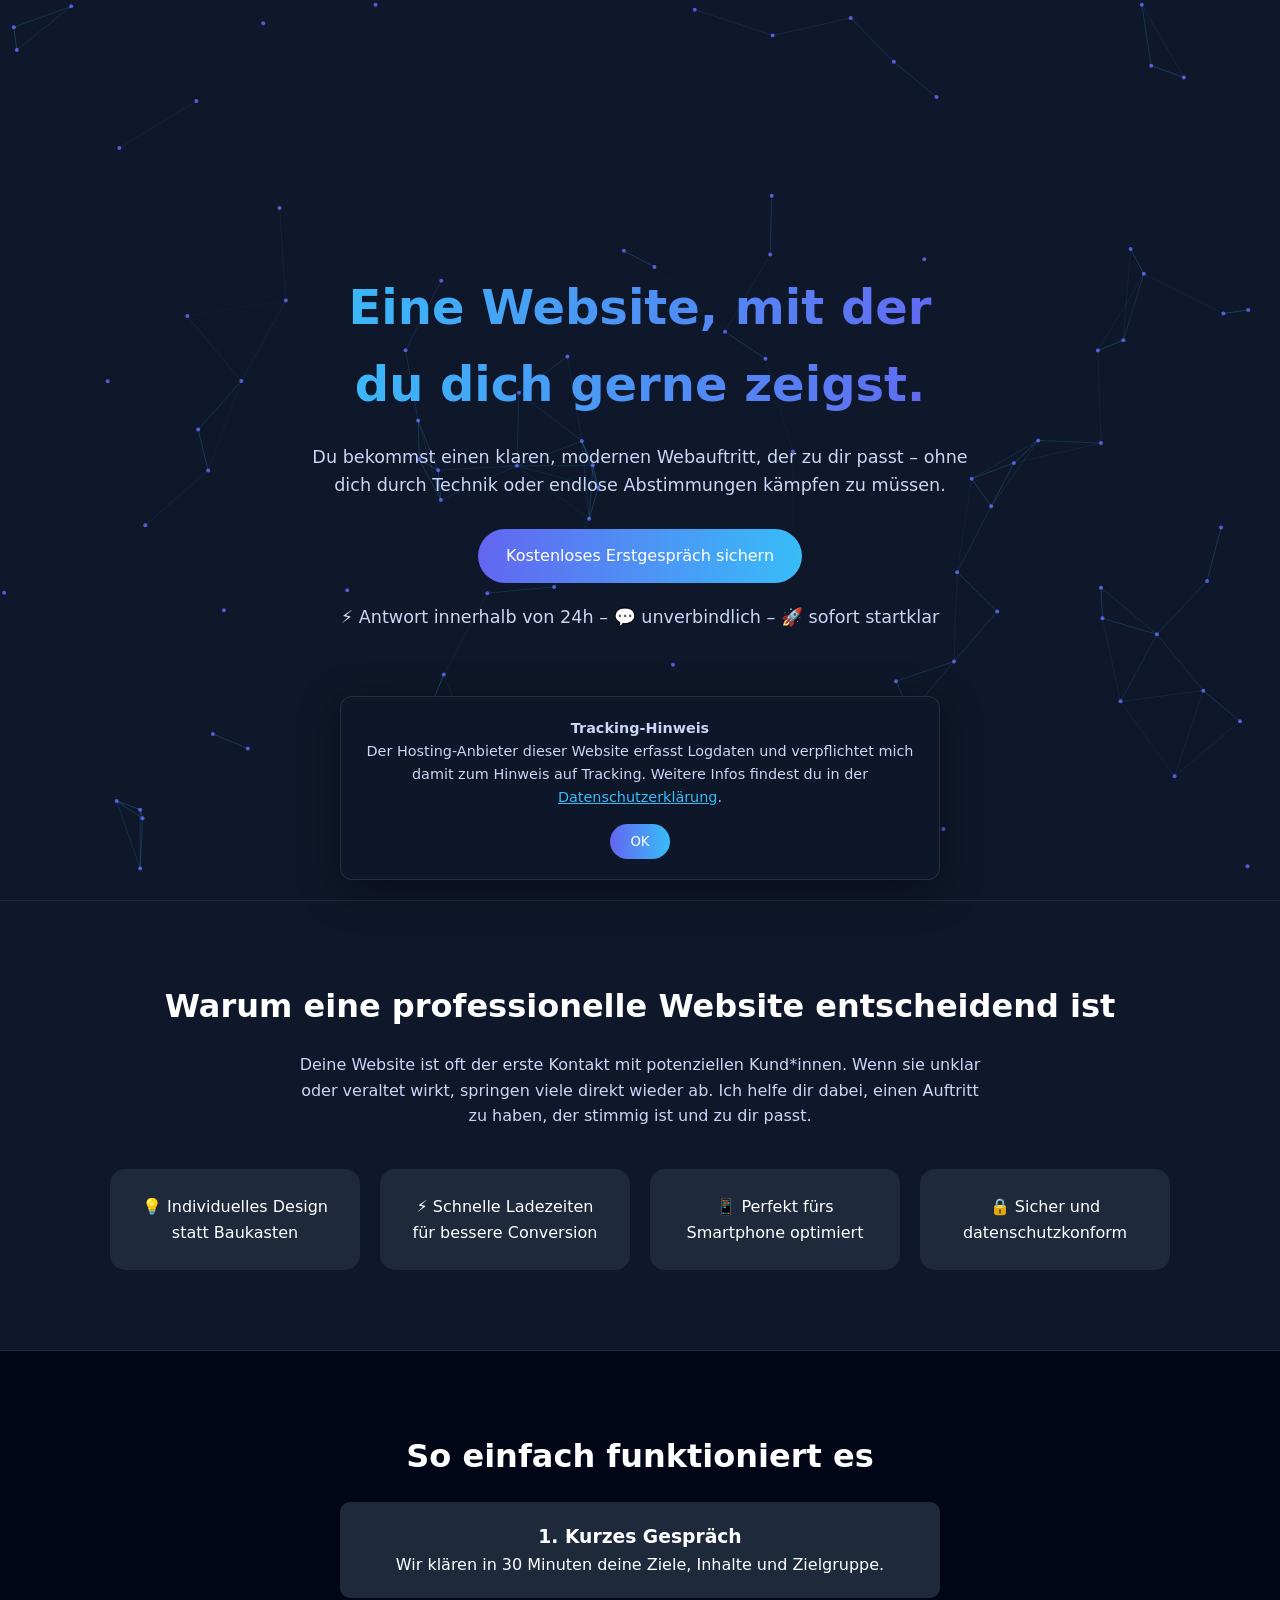
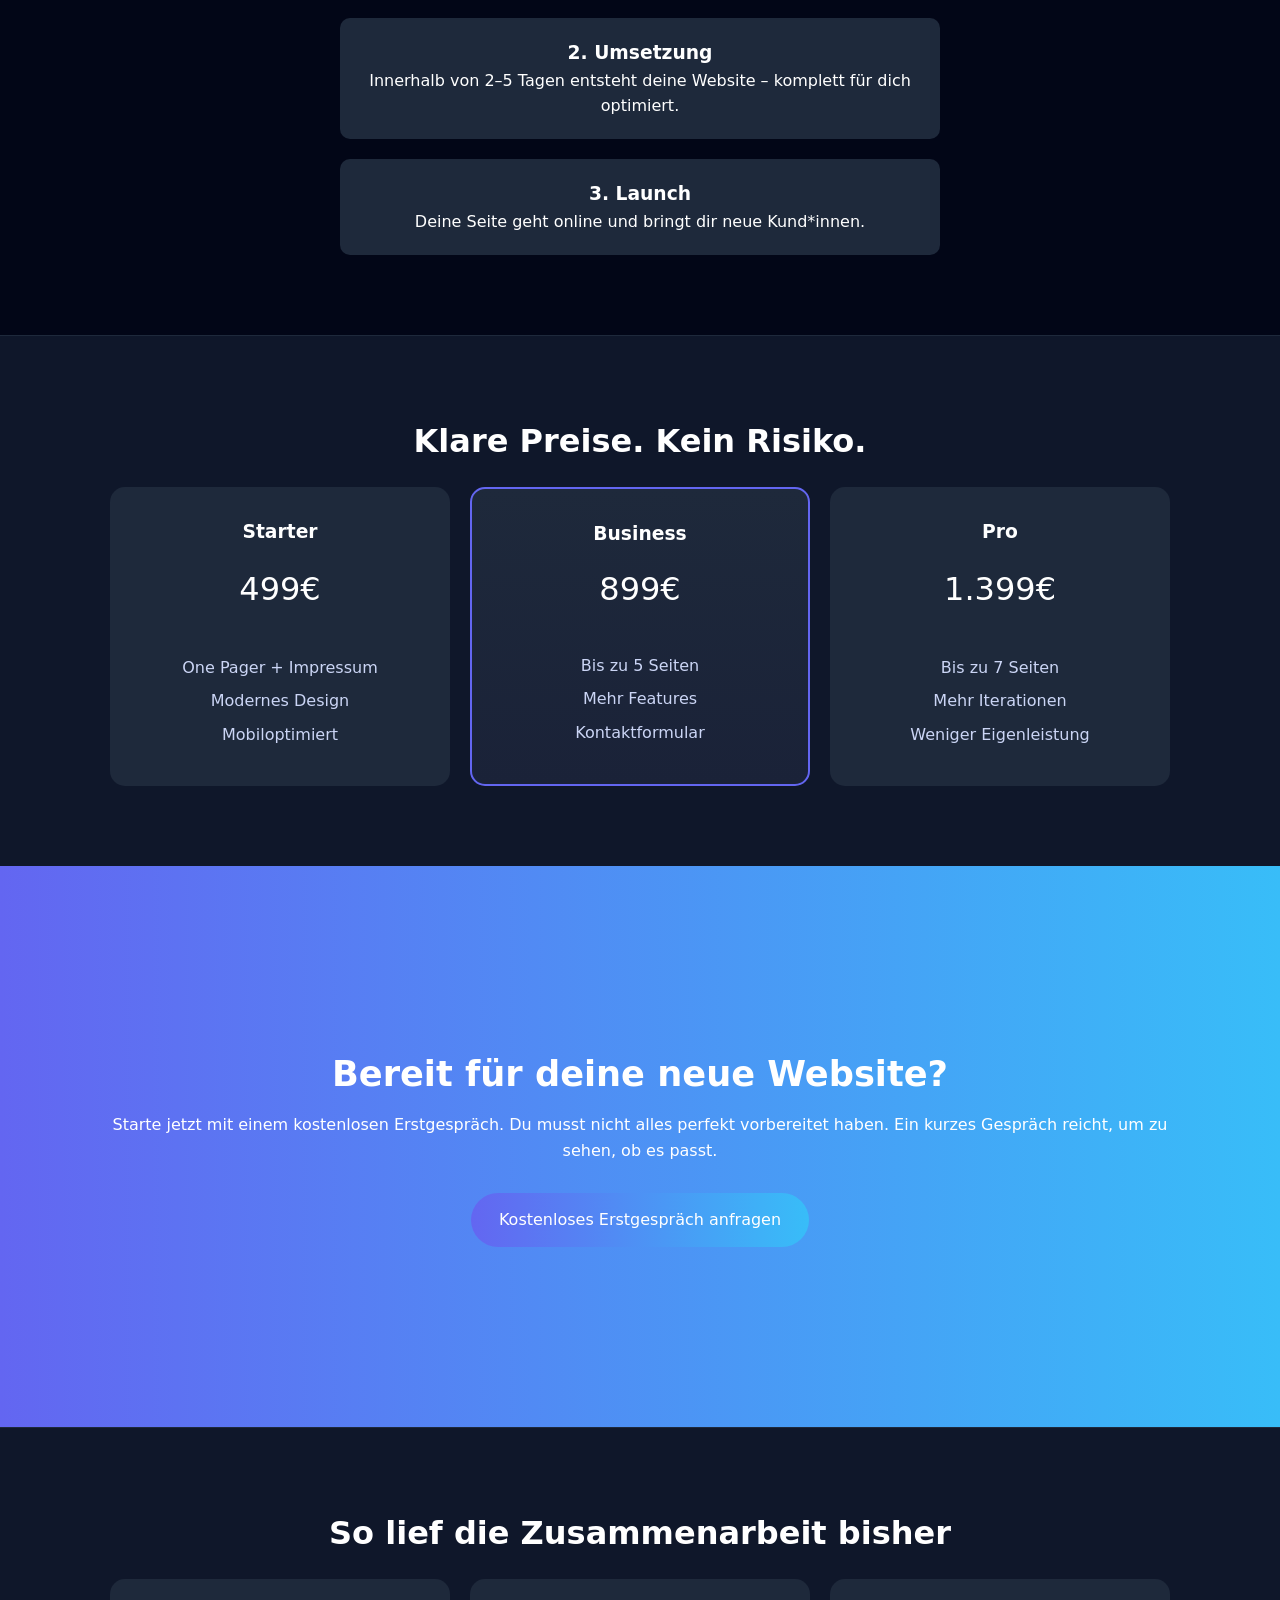
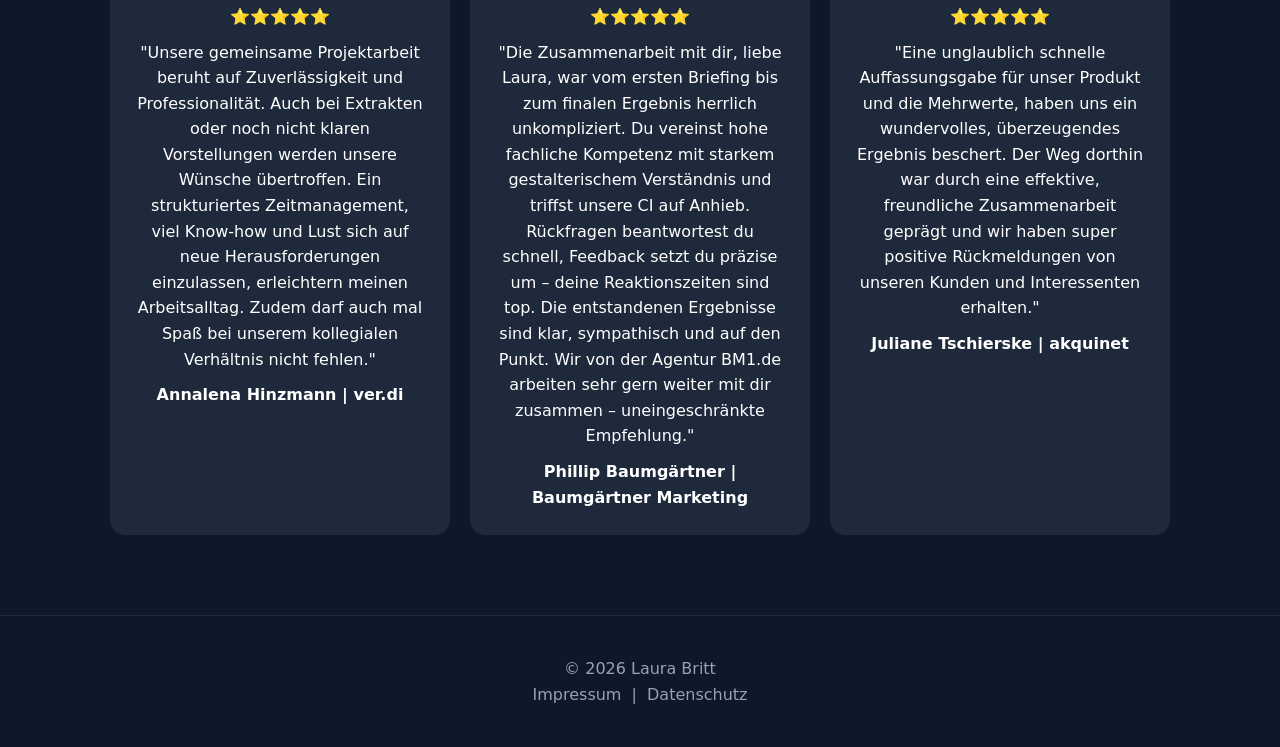
==== index.html @ 5e2b4c47 "First Commit" ====
<!DOCTYPE html>
<html lang="de">
<head>
<meta charset="UTF-8">
<meta name="viewport" content="width=device-width, initial-scale=1.0">
<title>Schnelle & Günstige Websites</title>

<link rel="stylesheet" href="style.css">
</head>

<body>

<!-- HERO -->
<section class="hero">
    <canvas id="network"></canvas>

    <div class="container hero-content">
        <h1>Eine Website, mit der du dich gerne zeigst.</h1>
        <p>
            Du bekommst einen klaren, modernen Webauftritt, der zu dir passt –
            ohne dich durch Technik oder endlose Abstimmungen kämpfen zu müssen.
        </p>
        <a href="#kontakt" class="btn">Kostenloses Erstgespräch sichern</a>
    <p class="trust">
        ⚡ Antwort innerhalb von 24h – 💬 unverbindlich – 🚀 sofort startklar
    </p>
    </div>
</section>

<!-- BENEFITS -->
<section class="section">
    <div class="container">
        <h2>Warum eine professionelle Website entscheidend ist</h2>
        <p class="section-text">
            Deine Website ist oft der erste Kontakt mit potenziellen Kund*innen.
            Wenn sie unklar oder veraltet wirkt, springen viele direkt wieder ab.
            Ich helfe dir dabei, einen Auftritt zu haben, der stimmig ist und zu dir passt.
        </p>

        <div class="grid grid-4">
            <div class="card">💡 Individuelles Design statt Baukasten</div>
            <div class="card">⚡ Schnelle Ladezeiten für bessere Conversion</div>
            <div class="card">📱 Perfekt fürs Smartphone optimiert</div>
            <div class="card">🔒 Sicher und datenschutzkonform</div>
        </div>
    </div>
</section>

<!-- PROCESS -->
<section class="section dark">
    <div class="container">
        <h2>So einfach funktioniert es</h2>

        <div class="steps">
            <div class="step">
                <h3>1. Kurzes Gespräch</h3>
                <p>Wir klären in 30 Minuten deine Ziele, Inhalte und Zielgruppe.</p>
            </div>

            <div class="step">
                <h3>2. Umsetzung</h3>
                <p>Innerhalb von 2–5 Tagen entsteht deine Website – komplett für dich optimiert.</p>
            </div>

            <div class="step">
                <h3>3. Launch</h3>
                <p>Deine Seite geht online und bringt dir neue Kund*innen.</p>
            </div>
        </div>
    </div>
</section>

<!-- PRICING -->
<section class="section">
    <div class="container">
        <h2>Klare Preise. Kein Risiko.</h2>

        <div class="pricing">
            <div class="price-box">
                <h3>Starter</h3>
                <p class="price">499€</p>
                <ul>
                    <li>One Pager + Impressum</li>
                    <li>Modernes Design</li>
                    <li>Mobiloptimiert</li>
                </ul>
            </div>

            <div class="price-box highlight">
                <h3>Business</h3>
                <p class="price">899€</p>
                <ul>
                    <li>Bis zu 5 Seiten</li>
                    <li>Mehr Features</li>
                    <li>Kontaktformular</li>
                </ul>
            </div>

            <div class="price-box">
                <h3>Pro</h3>
                <p class="price">1.399€</p>
                <ul>
                    <li>Bis zu 7 Seiten</li>
                    <li>Mehr Iterationen</li>
                    <li>Weniger Eigenleistung</li>
                </ul>
            </div>
        </div>
    </div>
</section>

<!-- CTA -->
<section class="cta" id="kontakt">
    <div class="container">
        <h2>Bereit für deine neue Website?</h2>
        <p>Starte jetzt mit einem kostenlosen Erstgespräch. Du musst nicht alles perfekt vorbereitet haben. Ein kurzes Gespräch reicht, um zu sehen, ob es passt.</p>
        <a href="mailto:info@laurabritt.de" class="btn">Kostenloses Erstgespräch anfragen</a>
    </div>
</section>

<section class="section">
    <div class="container">
        <h2>So lief die Zusammenarbeit bisher</h2>

        <div class="grid">
            <div class="card">
                ⭐⭐⭐⭐⭐
                <div class="spacer-10"></div>
                <p>"Unsere gemeinsame Projektarbeit beruht auf Zuverlässigkeit und Professionalität. Auch bei Extrakten oder noch nicht klaren Vorstellungen werden unsere Wünsche übertroffen. Ein strukturiertes Zeitmanagement, viel Know-how und Lust sich auf neue Herausforderungen einzulassen, erleichtern meinen Arbeitsalltag. Zudem darf auch mal Spaß bei unserem kollegialen Verhältnis nicht fehlen."</p>
                <div class="spacer-10"></div>
                <b>Annalena Hinzmann | ver.di</b>
            </div>

            <div class="card">
                ⭐⭐⭐⭐⭐
                <div class="spacer-10"></div>
                <p>"Die Zusammenarbeit mit dir, liebe Laura, war vom ersten Briefing bis zum finalen Ergebnis herrlich unkompliziert. Du vereinst hohe fachliche Kompetenz mit starkem gestalterischem Verständnis und triffst unsere CI auf Anhieb. Rückfragen beantwortest du schnell, Feedback setzt du präzise um – deine Reaktionszeiten sind top. Die entstandenen Ergebnisse sind klar, sympathisch und auf den Punkt. Wir von der Agentur BM1.de arbeiten sehr gern weiter mit dir zusammen – uneingeschränkte Empfehlung."</p>
                <div class="spacer-10"></div>
                <b>Phillip Baumgärtner | Baumgärtner Marketing</b>
            </div>

            <div class="card">
                ⭐⭐⭐⭐⭐
                <div class="spacer-10"></div>
                <p>"Eine unglaublich schnelle Auffassungsgabe für unser Produkt und die Mehrwerte, haben uns ein wundervolles, überzeugendes Ergebnis beschert. Der Weg dorthin war durch eine effektive, freundliche Zusammenarbeit geprägt und wir haben super positive Rückmeldungen von unseren Kunden und Interessenten erhalten."</p>
                <div class="spacer-10"></div>
                <b>Juliane Tschierske | akquinet</b>
            </div>
        </div>
    </div>
</section>

<footer>
    <p>© 2026 Laura Britt</p>

    <p>
        <a href="/impressum">Impressum</a> |
        <a href="/datenschutz">Datenschutz</a>
    </p>
</footer>

<div id="tracking-banner" class="tracking-banner">
    <div class="tracking-content">
        <p>
            <strong>Tracking-Hinweis</strong><br>
            Der Hosting-Anbieter dieser Website erfasst Logdaten und verpflichtet mich damit zum Hinweis auf Tracking.
            Weitere Infos findest du in der <a href="datenschutz">Datenschutzerklärung</a>.
        </p>

        <button onclick="acceptTracking()">OK</button>
    </div>
</div>

<script src="script.js"></script>
</body>
</html>
---- style.css ----
/* RESET */
* {
    margin: 0;
    padding: 0;
    box-sizing: border-box;
    font-family: system-ui, -apple-system, sans-serif;
    scroll-behavior: smooth;
}

/* SPACER */

.spacer-10 {
    min-height: 10px;
}

.spacer-20 {
    min-height: 20px;
}

.spacer-40 {
    min-height: 40px;
}

/* BODY */
body {
    background: #0f172a;
    color: white;
    line-height: 1.6;
    text-align: center; /* GLOBAL CENTER */
}

.trust {
    margin-top: 15px;
    font-size: 0.9rem;
    color: #94a3b8;
}

h1 {
    font-size: 2.8rem;
}

a {
    color: white;
}

/* CONTAINER */
.container {
    max-width: 1100px;
    margin: auto;
    padding: 80px 20px;

    display: flex;
    flex-direction: column;
    align-items: center; /* CENTER CONTENT */
}

/* ================= Tracking Banner ================= */

.tracking-banner {
    position: fixed;
    bottom: 20px;
    left: 50%;
    transform: translateX(-50%);
    width: 90%;
    max-width: 600px;

    background: rgba(15, 23, 42, 0.95);
    backdrop-filter: blur(12px);
    border: 1px solid rgba(255,255,255,0.1);

    padding: 20px;
    border-radius: 12px;
    z-index: 9999;

    box-shadow: 0 10px 40px rgba(0,0,0,0.4);
}

.tracking-content p {
    font-size: 0.9rem;
    color: #cbd5f5;
}

.tracking-content a {
    color: #38bdf8;
    text-decoration: underline;
}

.tracking-small {
    margin-top: 10px;
    font-size: 0.8rem;
    color: #94a3b8;
}

.tracking-banner button {
    margin-top: 15px;
    padding: 10px 20px;
    border-radius: 20px;
    border: none;
    background: linear-gradient(90deg, #6366f1, #38bdf8);
    color: white;
    cursor: pointer;
}


/* ================= HERO ================= */

.hero {
    position: relative;
    height: 100vh;
    overflow: hidden;

    display: flex;
    align-items: center;
    justify-content: center;
}

/* Canvas Background */
#network {
    position: absolute;
    top: 0;
    left: 0;
    width: 100%;
    height: 100%;
    pointer-events: none; /* verhindert Klick-Probleme */
}

.hero-content {
    position: relative;
    z-index: 2;
    max-width: 700px;
}

.hero h1 {
    font-size: 3rem;
    background: linear-gradient(90deg, #38bdf8, #6366f1);
    -webkit-background-clip: text;
    color: transparent;
}

.hero p {
    margin-top: 20px;
    color: #cbd5f5;
    font-size: 1.1rem;
}

/* BUTTON */
.btn {
    display: inline-block;
    margin-top: 30px;
    padding: 14px 28px;
    border-radius: 30px;
    background: linear-gradient(90deg, #6366f1, #38bdf8);
    text-decoration: none;
    color: white;
    font-weight: 500;
    transition: all 0.3s ease;
}

.btn:hover {
    transform: scale(1.08);
    box-shadow: 0 10px 30px rgba(99,102,241,0.4);
}

/* ================= SECTIONS ================= */

.section {
    border-top: 1px solid #1e293b;
}

.section.dark {
    background: #020617;
}

.section h2 {
    font-size: 2rem;
    margin-bottom: 20px;
}

/* TEXT BLOCK */
.section-text {
    max-width: 700px;
    margin-bottom: 40px;
    color: #cbd5f5;
}

/* ================= GRID ================= */

/* Standard Grid (z. B. Testimonials → 3 Spalten) */
.grid {
    display: grid;
    grid-template-columns: repeat(3, 1fr);
    gap: 20px;
    width: 100%;
}

/* 🔥 Benefits → 4 Spalten */
.grid-4 {
    grid-template-columns: repeat(4, 1fr);
}

/* Mobile */
@media (max-width: 768px) {
    .grid {
        grid-template-columns: 1fr;
    }

    .grid-4 {
        grid-template-columns: 1fr;
    }
}

/* ================= CARDS ================= */

.card {
    background: #1e293b;
    padding: 25px;
    border-radius: 15px;
    transition: all 0.6s ease;
    opacity: 0;
    transform: translateY(40px);

    text-align: center;
}

.card.visible {
    opacity: 1;
    transform: translateY(0);
}

.card:hover {
    transform: translateY(-5px) scale(1.02);
    background: #273449;
}

/* ================= STEPS ================= */

.steps {
    display: flex;
    flex-direction: column;
    gap: 20px;
    width: 100%;
    max-width: 600px; /* NICE CENTER WIDTH */
}

.step {
    background: #1e293b;
    padding: 20px;
    border-radius: 10px;
    opacity: 0;
    transform: translateX(-40px);
    transition: all 0.6s ease;

    text-align: center;
}

.step.visible {
    opacity: 1;
    transform: translateX(0);
}

/* ================= PRICING ================= */

.pricing {
    display: grid;
    grid-template-columns: repeat(3, 1fr); /* 3 Spalten */
    gap: 20px;
    width: 100%;
}

.price-box {
    width: 100%;
    height: 100%; /* gleiche Höhe */
    background: #1e293b;
    padding: 30px;
    border-radius: 15px;
    text-align: center;

    display: flex;
    flex-direction: column;
    justify-content: space-between; /* Inhalte gleich verteilt */

    opacity: 0;
    transform: scale(0.9);
    transition: all 0.5s ease;
}

.price-box.visible {
    opacity: 1;
    transform: scale(1);
}

.price-box ul {
    list-style: none;
    margin-top: 15px;
}

.price-box li {
    margin: 8px 0;
    color: #cbd5f5;
}

.price {
    font-size: 2rem;
    margin: 15px 0;
}

/* Highlight */
.highlight {
    border: 2px solid #6366f1;
    background: linear-gradient(180deg, #1e293b, #1a2238);
}

.price-box:hover {
    transform: scale(1.05);
}

/* ================= CTA ================= */

.cta {
    text-align: center;
    padding: 100px 20px;
    background: linear-gradient(90deg, #6366f1, #38bdf8);
}

.cta h2 {
    font-size: 2.2rem;
}

.cta p {
    margin-top: 10px;
}

/* ================= FOOTER ================= */

footer {
    text-align: center;
    padding: 40px;
    color: #94a3b8;
    border-top: 1px solid #1e293b;
}

footer a {
    color: #94a3b8;
    text-decoration: none;
    margin: 0 5px;
}

footer a:hover {
    color: white;
}

/* ================= RESPONSIVE ================= */

@media (max-width: 768px) {
    .hero h1 {
        font-size: 2.2rem;
    }

    .container {
        padding: 60px 20px;
    }

    .pricing {
        grid-template-columns: 1fr;
    }

    .grid {
        grid-template-columns: 1fr; /* 1 Spalte */
    }

    .btn {
        background: white;
        color: #0f172a;
        font-weight: 600;
    }
}
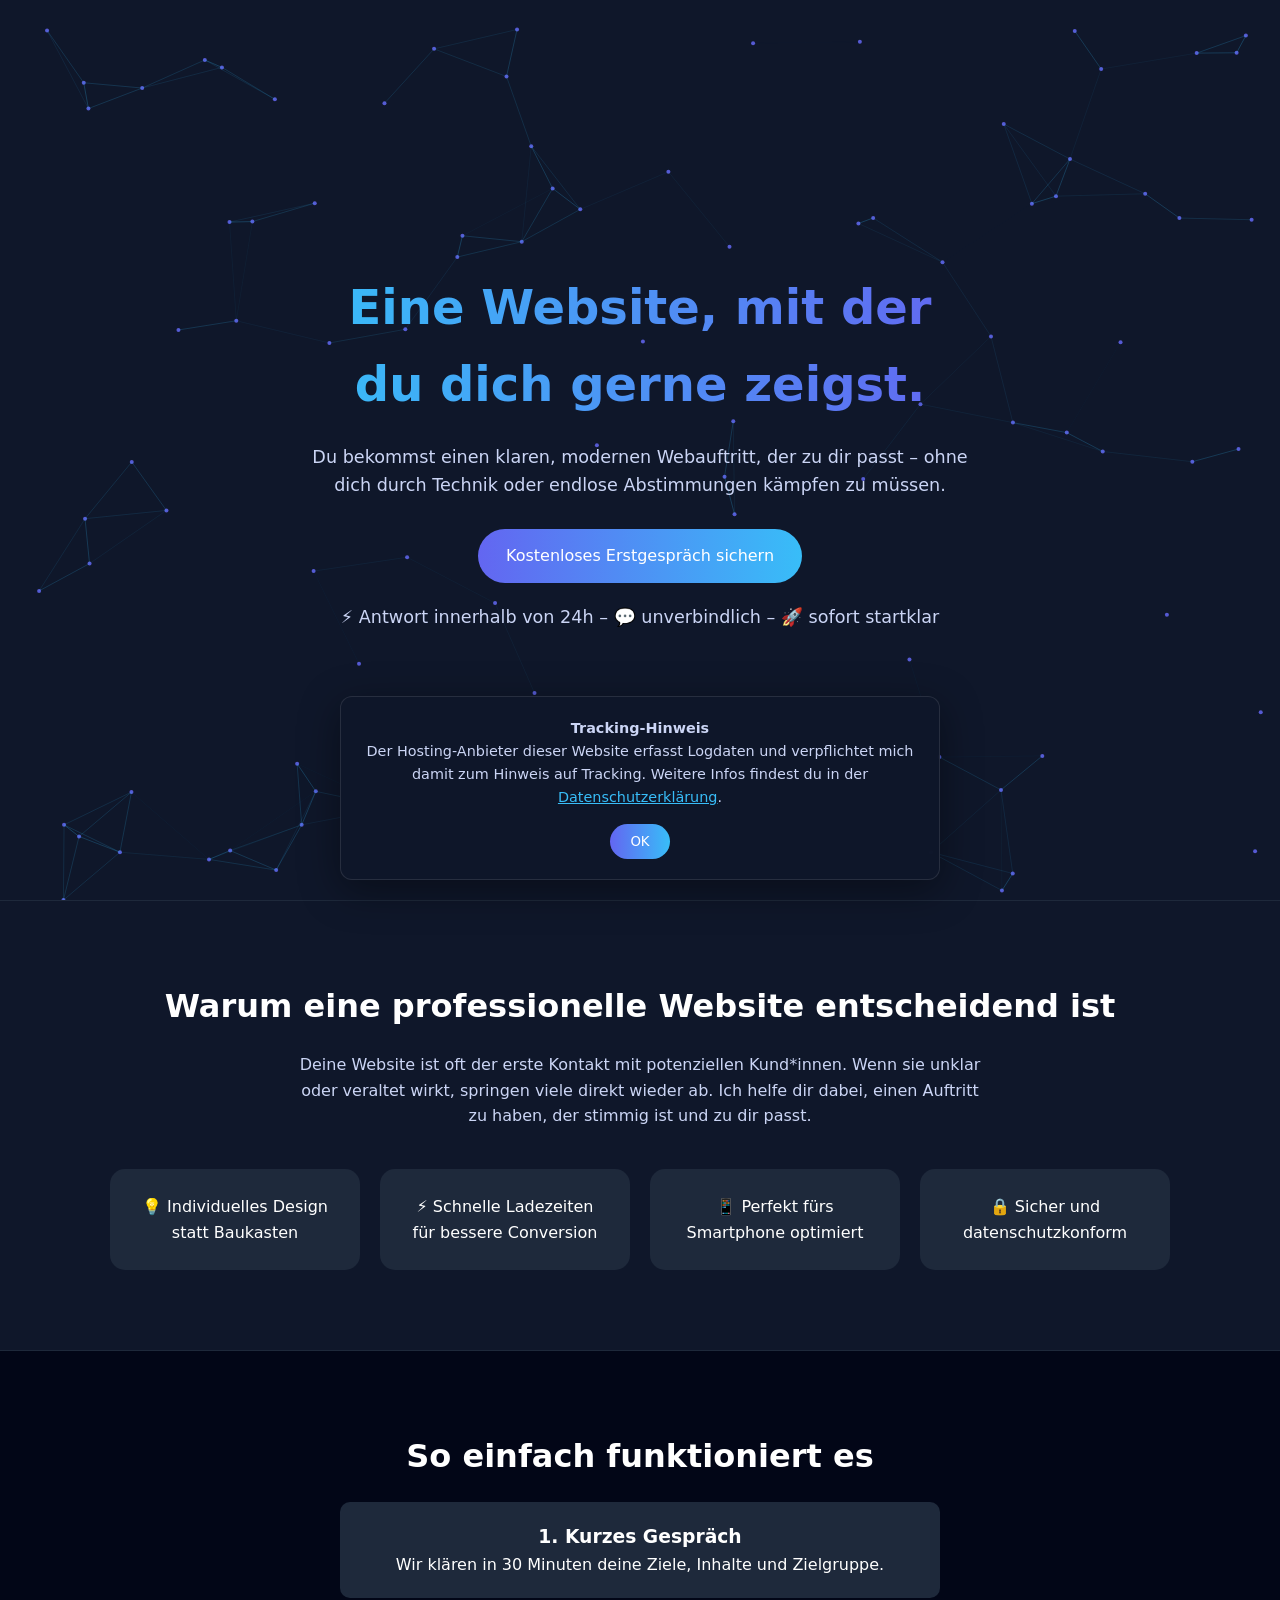
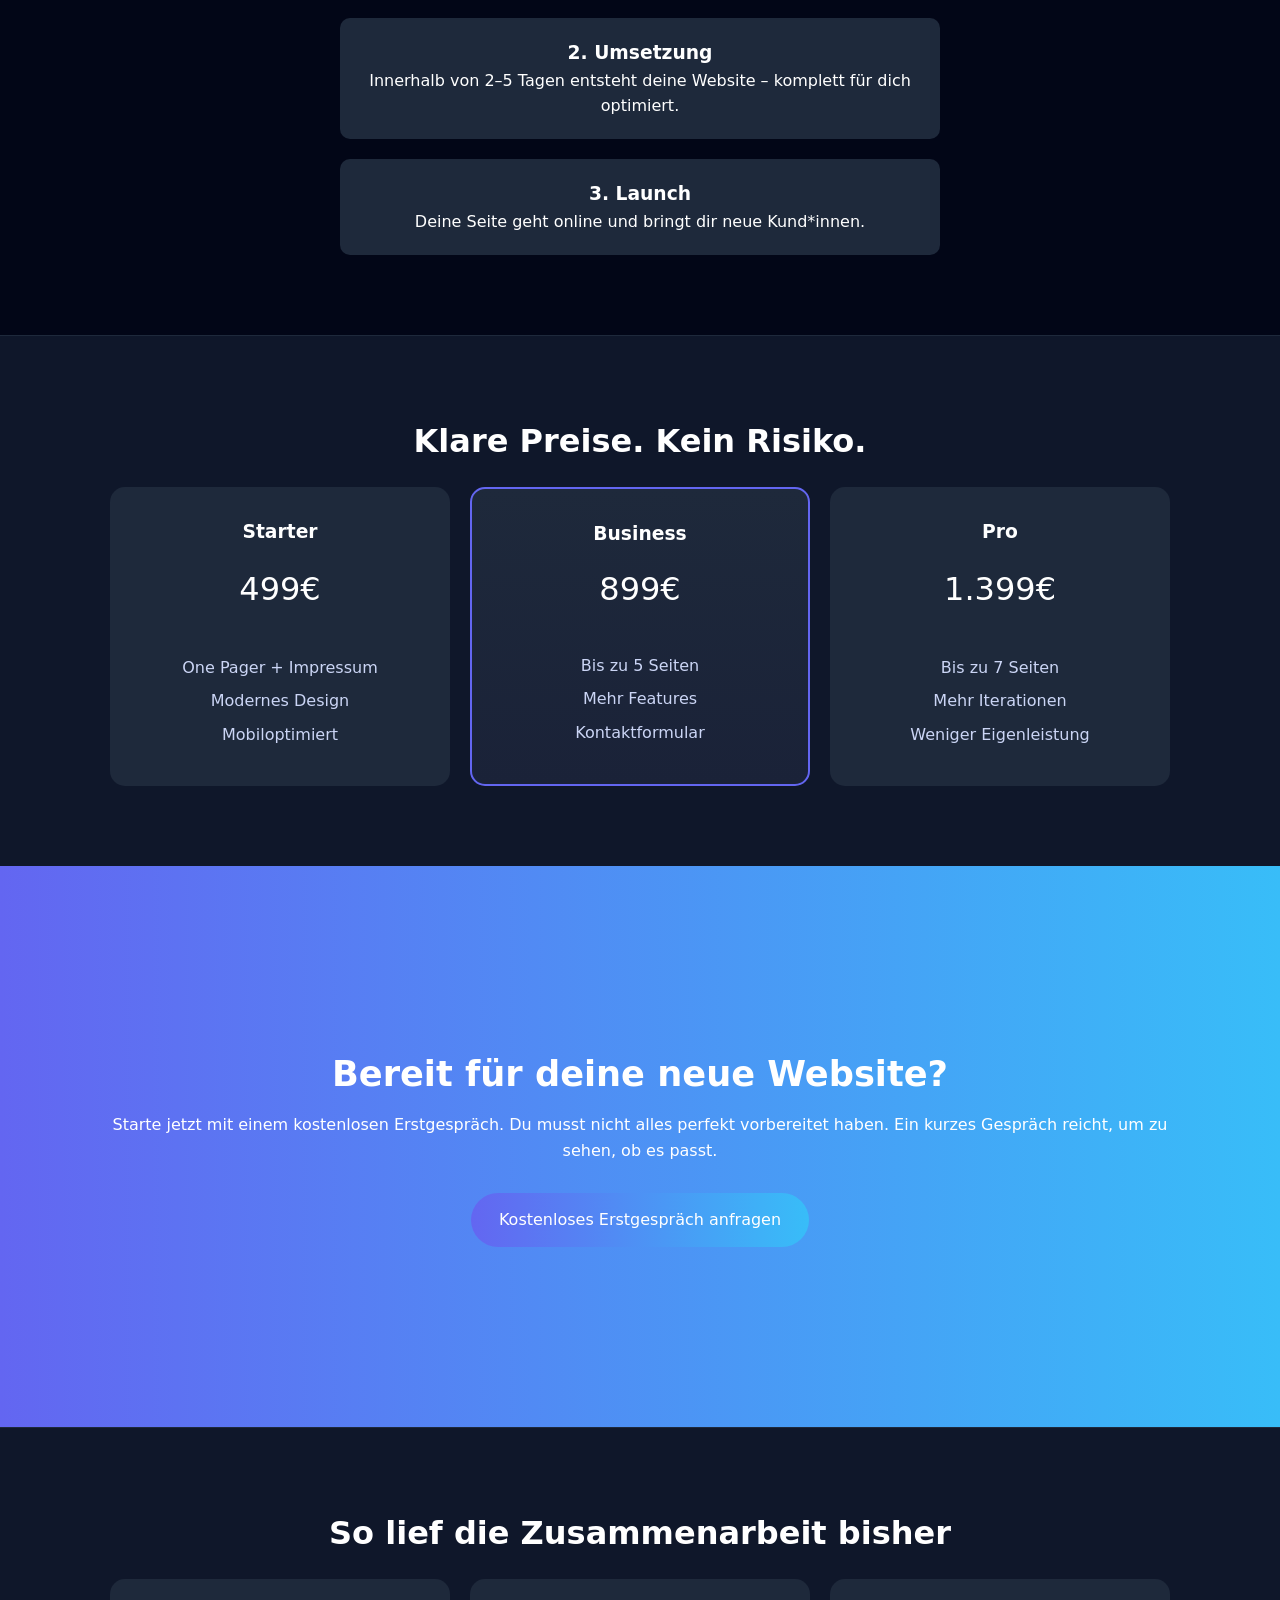
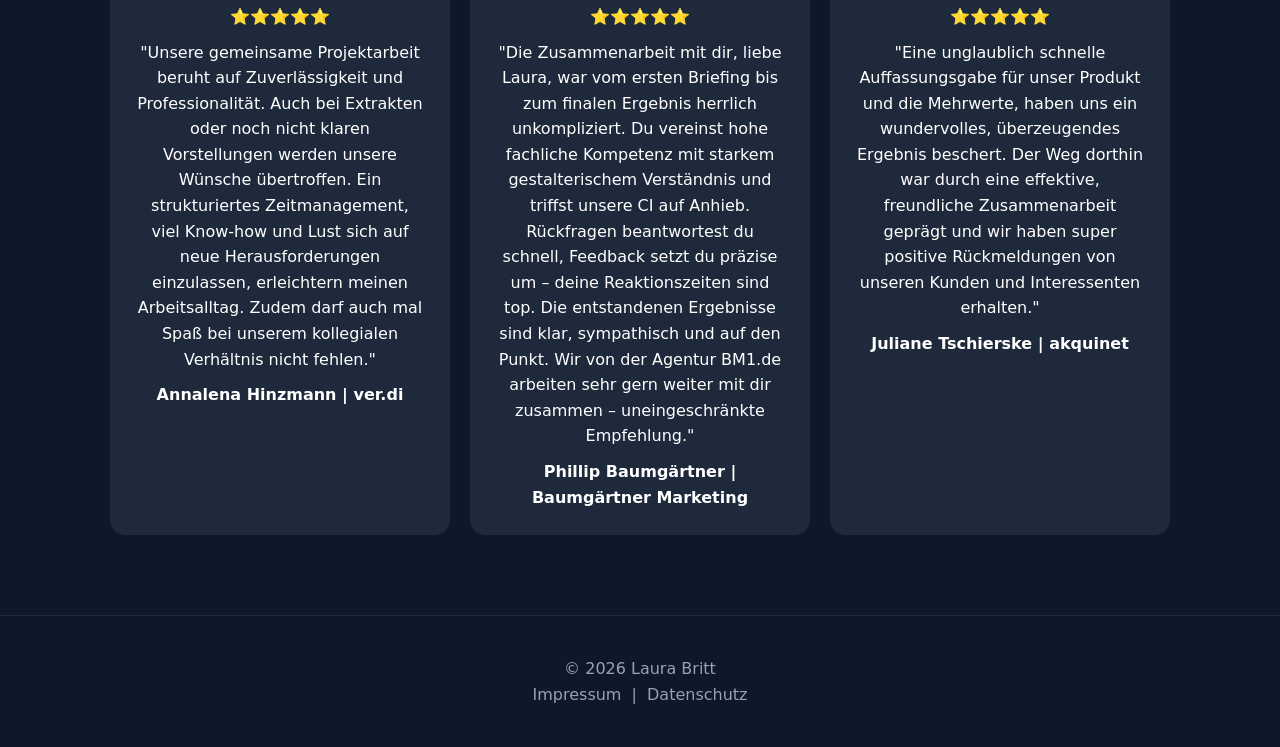
==== commit c6e11143: "Google Tag" ====
--- a/index.html
+++ b/index.html
@@ -7,6 +7,17 @@
 
 <link rel="stylesheet" href="style.css">
 </head>
+
+<!-- Google tag (gtag.js) -->
+<script async src="https://www.googletagmanager.com/gtag/js?id=AW-17483589503"></script>
+<script>
+    window.dataLayer = window.dataLayer || [];
+    function gtag(){dataLayer.push(arguments);}
+    gtag('js', new Date());
+
+    gtag('config', 'AW-17483589503');
+</script>
+
 
 <body>
 
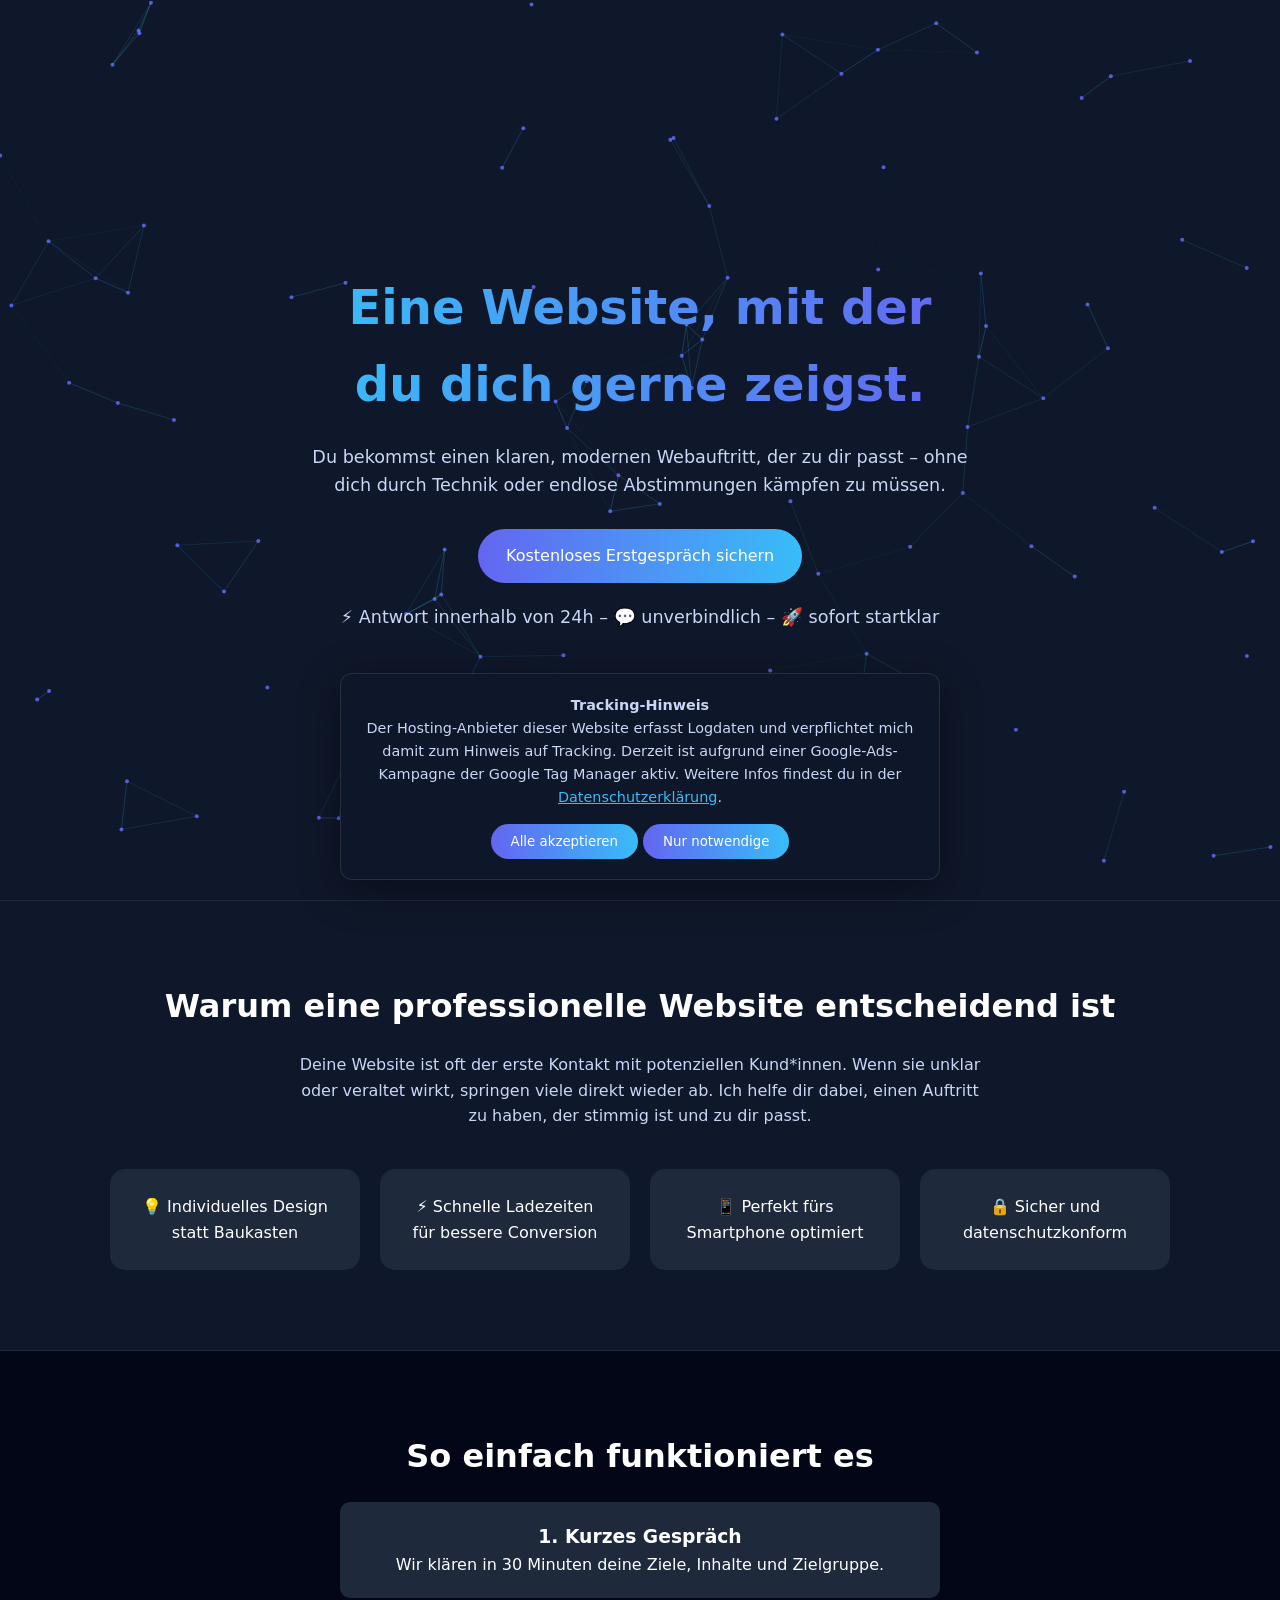
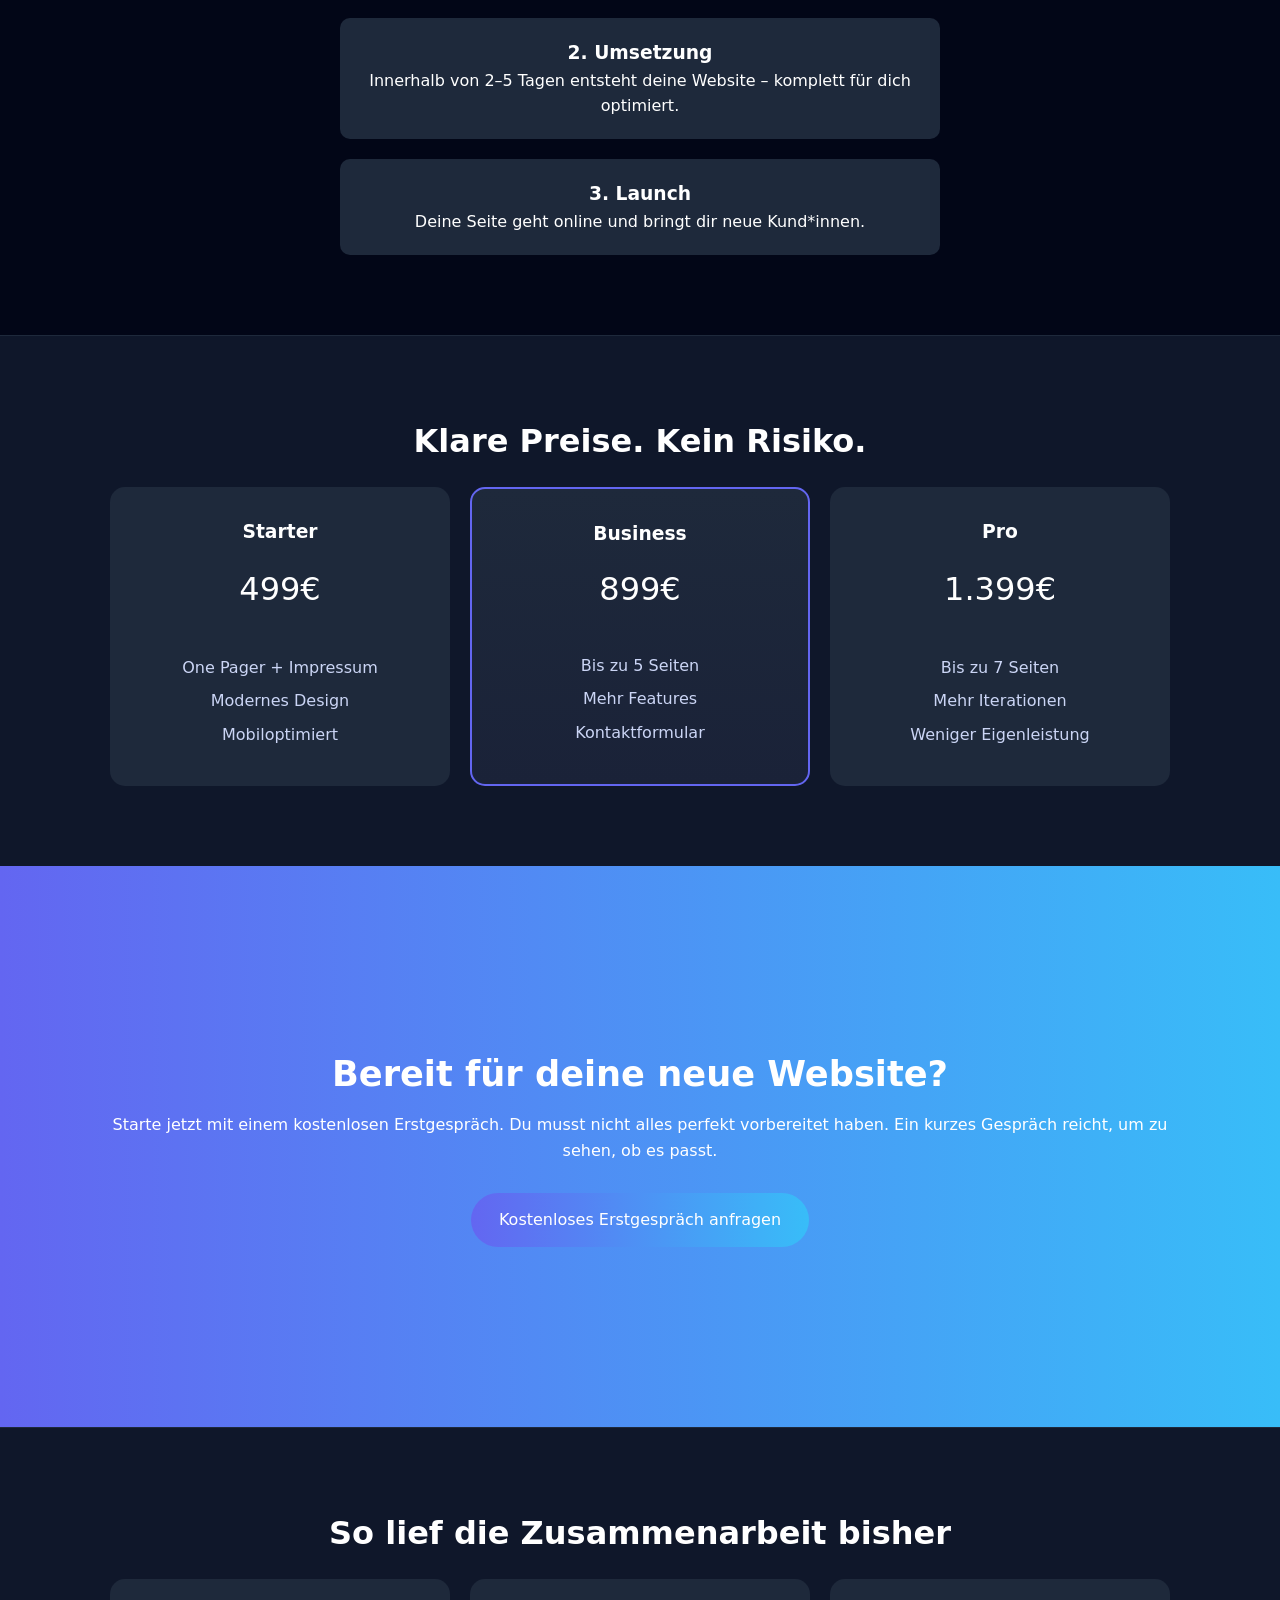
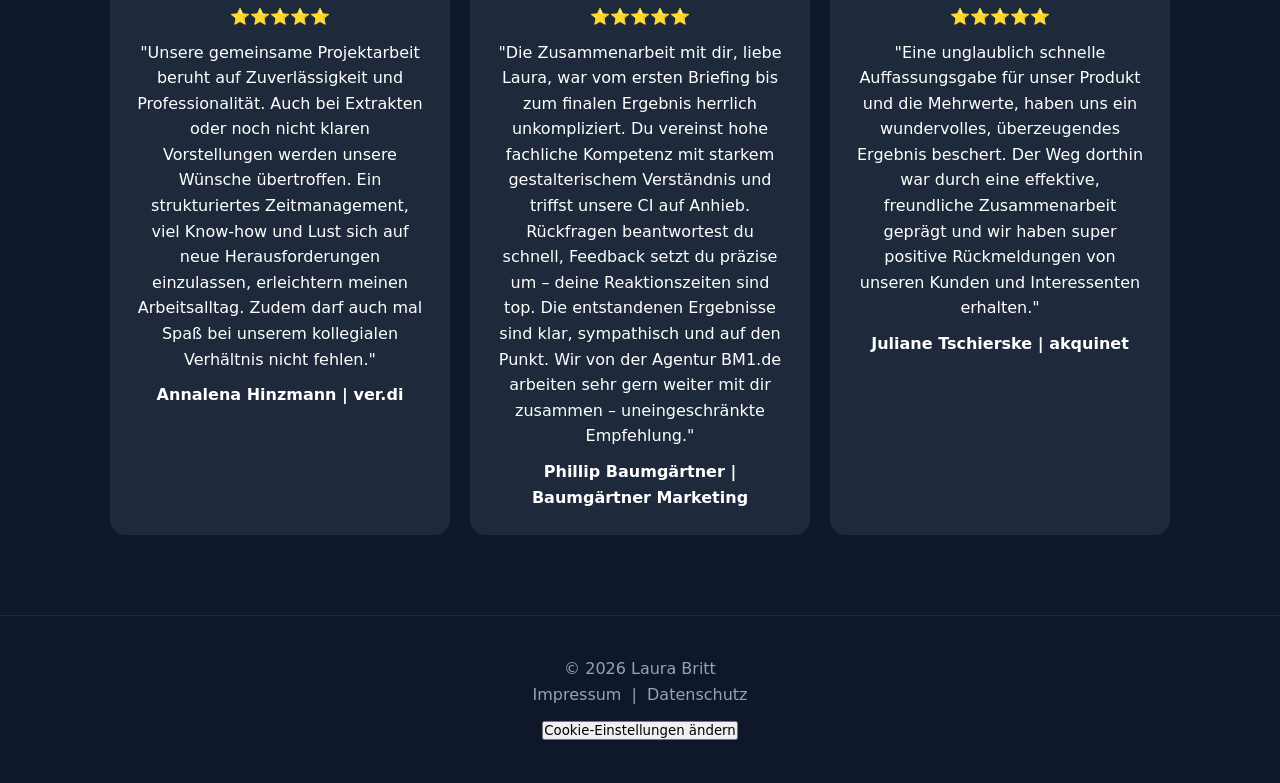
==== commit 47163e4b: "Tracking Banner und Datenschutz angepasst" ====
--- a/index.html
+++ b/index.html
@@ -7,17 +7,6 @@
 
 <link rel="stylesheet" href="style.css">
 </head>
-
-<!-- Google tag (gtag.js) -->
-<script async src="https://www.googletagmanager.com/gtag/js?id=AW-17483589503"></script>
-<script>
-    window.dataLayer = window.dataLayer || [];
-    function gtag(){dataLayer.push(arguments);}
-    gtag('js', new Date());
-
-    gtag('config', 'AW-17483589503');
-</script>
-
 
 <body>
 
@@ -168,17 +157,19 @@
         <a href="/impressum">Impressum</a> |
         <a href="/datenschutz">Datenschutz</a>
     </p>
+    <div class="spacer-10"></div>
+    <button onclick="resetConsent()">Cookie-Einstellungen ändern</button>
 </footer>
 
 <div id="tracking-banner" class="tracking-banner">
     <div class="tracking-content">
         <p>
             <strong>Tracking-Hinweis</strong><br>
-            Der Hosting-Anbieter dieser Website erfasst Logdaten und verpflichtet mich damit zum Hinweis auf Tracking.
+            Der Hosting-Anbieter dieser Website erfasst Logdaten und verpflichtet mich damit zum Hinweis auf Tracking. Derzeit ist aufgrund einer Google-Ads-Kampagne der Google Tag Manager aktiv.
             Weitere Infos findest du in der <a href="datenschutz">Datenschutzerklärung</a>.
         </p>
-
-        <button onclick="acceptTracking()">OK</button>
+        <button onclick="acceptAll()">Alle akzeptieren</button>
+        <button onclick="acceptEssential()">Nur notwendige</button>
     </div>
 </div>
 
